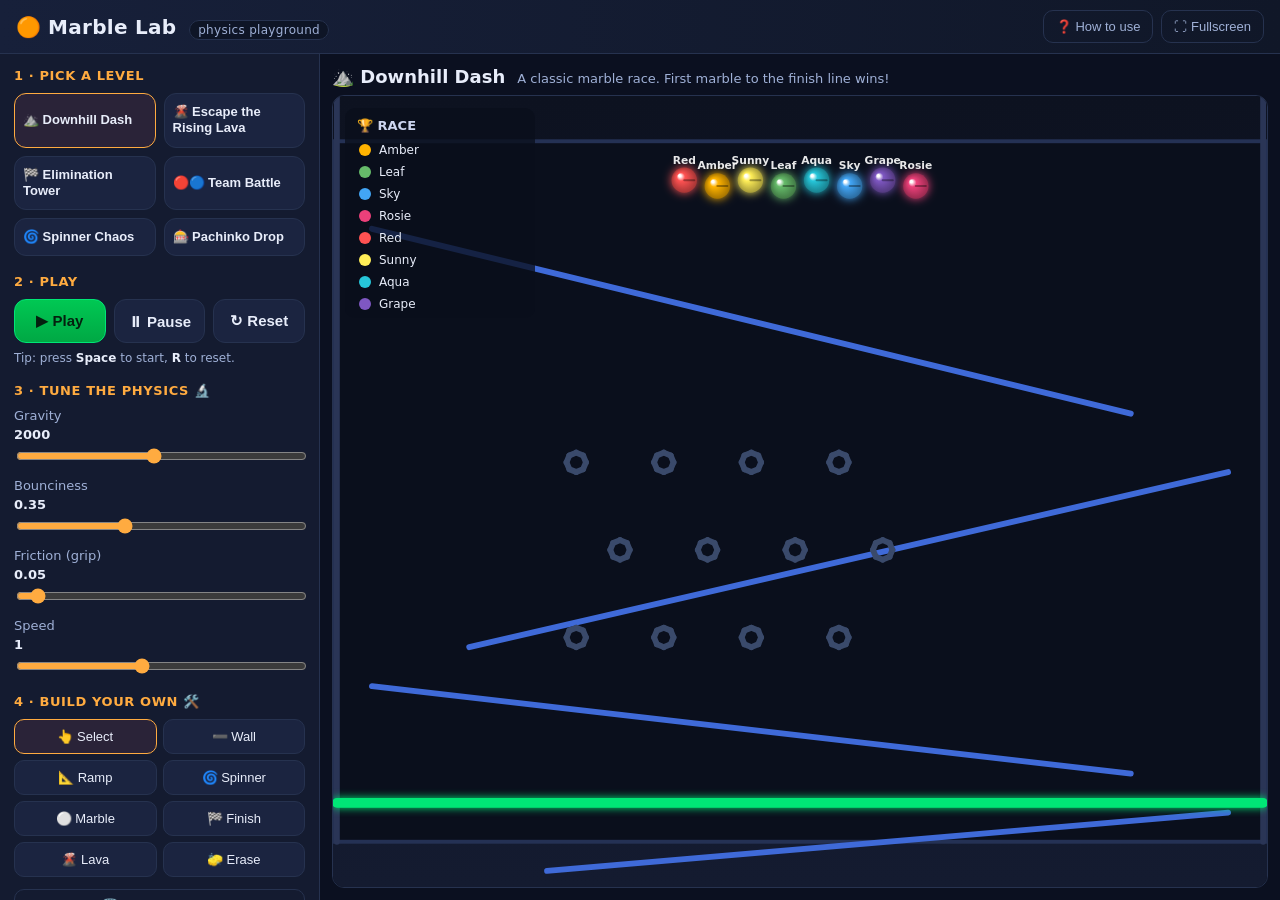
==== marble-lab.html @ 81f18d27 "Add single-file build (marble-lab.html) A fully self-contained version with all CSS and JS inlined i" ====
<!doctype html>
<html lang="en">
<head>
  <meta charset="utf-8" />
  <meta name="viewport" content="width=device-width, initial-scale=1, maximum-scale=1, user-scalable=no" />
  <!-- lets it run like a full-screen app when "Added to Home Screen" on iPad -->
  <meta name="apple-mobile-web-app-capable" content="yes" />
  <meta name="mobile-web-app-capable" content="yes" />
  <meta name="apple-mobile-web-app-status-bar-style" content="black-translucent" />
  <meta name="apple-mobile-web-app-title" content="Marble Lab" />
  <meta name="theme-color" content="#0b1020" />
  <title>Marble Lab — a MIKAN-style physics simulator</title>
  <style>
/* Marble Lab — kid-friendly, high-contrast, works in light & dark rooms. */
:root {
  --bg: #0b1020;
  --panel: #141b30;
  --panel2: #1b2440;
  --ink: #e8edfa;
  --muted: #9fb0d6;
  --accent: #ffab40;
  --accent2: #42a5f5;
  --good: #00e676;
  --line: #26324f;
  --radius: 12px;
}
* { box-sizing: border-box; }
html, body { margin: 0; height: 100%; }
body {
  background: var(--bg);
  color: var(--ink);
  font-family: system-ui, -apple-system, "Segoe UI", Roboto, sans-serif;
  display: flex; flex-direction: column; height: 100vh; overflow: hidden;
}

/* Top bar */
.topbar {
  display: flex; align-items: center; justify-content: space-between;
  padding: 10px 16px; background: linear-gradient(90deg, #17203a, #101728);
  border-bottom: 1px solid var(--line);
}
.brand { font-size: 20px; letter-spacing: .3px; }
.brand .tag {
  font-size: 12px; color: var(--muted); background: #0e1526;
  padding: 2px 8px; border-radius: 999px; margin-left: 6px; border: 1px solid var(--line);
}
.top-actions { display: flex; gap: 8px; }

/* Layout */
.layout { flex: 1; display: flex; min-height: 0; }
.panel {
  width: 320px; flex-shrink: 0; background: var(--panel);
  border-right: 1px solid var(--line); overflow-y: auto; padding: 14px;
}
.group { margin-bottom: 18px; }
.group h3 {
  margin: 0 0 10px; font-size: 13px; text-transform: uppercase;
  letter-spacing: .6px; color: var(--accent);
}

/* Levels */
.levels { display: grid; grid-template-columns: 1fr 1fr; gap: 8px; }
.level-btn {
  background: var(--panel2); border: 1px solid var(--line); color: var(--ink);
  border-radius: var(--radius); padding: 10px 8px; cursor: pointer; text-align: left;
  font-size: 13px; line-height: 1.25; transition: transform .08s, border-color .1s;
}
.level-btn:hover { transform: translateY(-2px); border-color: var(--accent2); }
.level-btn.active { border-color: var(--accent); background: #2a2338; }
.lv-title { font-weight: 600; }

/* Transport buttons */
.transport { display: flex; gap: 8px; }
.big {
  flex: 1; padding: 12px 6px; font-size: 15px; font-weight: 700; cursor: pointer;
  border-radius: var(--radius); border: 1px solid var(--line);
  background: var(--panel2); color: var(--ink); transition: transform .06s, background .1s;
}
.big:hover { transform: translateY(-1px); }
.big:active { transform: translateY(1px); }
.big.play { background: linear-gradient(180deg, #00c853, #00a844); border-color: #00e676; color: #04210f; }
.big.on { background: var(--accent); color: #241800; border-color: var(--accent); }

/* Sliders */
.slider { display: flex; flex-direction: column; gap: 4px; font-size: 13px; color: var(--muted); margin-bottom: 12px; }
.slider span { color: var(--ink); font-weight: 700; float: right; }
input[type=range] { width: 100%; accent-color: var(--accent); }

/* Tools */
.tools { display: grid; grid-template-columns: 1fr 1fr; gap: 6px; margin-bottom: 8px; }
.tool, .toggle {
  background: var(--panel2); border: 1px solid var(--line); color: var(--ink);
  border-radius: 10px; padding: 9px 6px; cursor: pointer; font-size: 13px; transition: border-color .1s, background .1s;
}
.tool:hover, .toggle:hover { border-color: var(--accent2); }
.tool.active { border-color: var(--accent); background: #2a2338; }
.toggles { display: grid; grid-template-columns: 1fr 1fr; gap: 6px; }
.toggle.on { border-color: var(--good); background: #10321f; color: #b9f6ca; }

.ghost {
  background: transparent; border: 1px solid var(--line); color: var(--muted);
  border-radius: 10px; padding: 8px 12px; cursor: pointer; font-size: 13px;
}
.ghost:hover { color: var(--ink); border-color: var(--accent2); }
.ghost.wide { width: 100%; margin-top: 4px; }
.hint { font-size: 12px; color: var(--muted); margin: 8px 0 0; }
.hint b { color: var(--ink); }

/* Stage */
.stage-area { flex: 1; display: flex; flex-direction: column; min-width: 0; padding: 12px; }
.stage-head { display: flex; align-items: baseline; gap: 12px; margin-bottom: 8px; }
.stage-head .lv { font-size: 18px; font-weight: 700; }
.stage-head .lv-blurb { font-size: 13px; color: var(--muted); }
.stage-wrap {
  flex: 1; background: #060a14; border: 1px solid var(--line);
  border-radius: var(--radius); overflow: hidden; position: relative; min-height: 0;
}
#stage { display: block; width: 100%; height: 100%; touch-action: none; }
.stage-wrap:fullscreen { border-radius: 0; }

/* Modal */
.modal {
  position: fixed; inset: 0; background: rgba(4,8,18,.75); display: none;
  align-items: center; justify-content: center; z-index: 50; padding: 20px;
}
.modal.show { display: flex; }
.modal-box {
  background: var(--panel); border: 1px solid var(--line); border-radius: 16px;
  max-width: 640px; max-height: 88vh; overflow-y: auto; padding: 26px 30px; position: relative;
}
.modal-box h2 { margin-top: 0; }
.modal-box h3 { color: var(--accent); margin-bottom: 6px; }
.modal-box p, .modal-box li { color: var(--muted); line-height: 1.5; }
.modal-box b { color: var(--ink); }
.modal-close {
  position: absolute; top: 12px; right: 14px; background: transparent; border: none;
  color: var(--muted); font-size: 20px; cursor: pointer;
}
.modal-box .big.play { margin-top: 14px; width: 100%; }

/* Scrollbar */
.panel::-webkit-scrollbar, .modal-box::-webkit-scrollbar { width: 10px; }
.panel::-webkit-scrollbar-thumb, .modal-box::-webkit-scrollbar-thumb { background: #24304e; border-radius: 8px; }

/* Tablets & phones (incl. iPad portrait): stack the panel on top of the stage */
@media (max-width: 900px) {
  .layout { flex-direction: column; }
  .panel { width: 100%; max-height: 42vh; border-right: none; border-bottom: 1px solid var(--line); }
  .stage-area { min-height: 52vh; }
  /* bigger tap targets for little fingers */
  .big, .tool, .toggle, .level-btn, .ghost { padding-top: 12px; padding-bottom: 12px; }
}

</style>
</head>
<body>
  <header class="topbar">
    <div class="brand">🟠 <b>Marble Lab</b> <span class="tag">physics playground</span></div>
    <div class="top-actions">
      <button id="helpBtn" class="ghost">❓ How to use</button>
      <button id="fs" class="ghost">⛶ Fullscreen</button>
    </div>
  </header>

  <main class="layout">
    <!-- LEFT: controls -->
    <aside class="panel">
      <section class="group">
        <h3>1 · Pick a level</h3>
        <div id="levels" class="levels"></div>
      </section>

      <section class="group">
        <h3>2 · Play</h3>
        <div class="transport">
          <button id="play" class="big play">▶ Play</button>
          <button id="pause" class="big">⏸ Pause</button>
          <button id="reset" class="big">↻ Reset</button>
        </div>
        <p class="hint">Tip: press <b>Space</b> to start, <b>R</b> to reset.</p>
      </section>

      <section class="group">
        <h3>3 · Tune the physics 🔬</h3>
        <label class="slider">Gravity <span id="gravityVal"></span>
          <input id="gravity" type="range" min="200" max="4000" step="50" value="2000" />
        </label>
        <label class="slider">Bounciness <span id="bounceVal"></span>
          <input id="bounce" type="range" min="0" max="0.95" step="0.05" value="0.4" />
        </label>
        <label class="slider">Friction (grip) <span id="frictionVal"></span>
          <input id="friction" type="range" min="0" max="1" step="0.05" value="0.2" />
        </label>
        <label class="slider">Speed <span id="speedVal"></span>
          <input id="speed" type="range" min="0.25" max="2" step="0.05" value="1" />
        </label>
        <label class="slider" id="lavaRow">Lava speed <span id="lavaVal"></span>
          <input id="lava" type="range" min="5" max="80" step="1" value="22" />
        </label>
      </section>

      <section class="group">
        <h3>4 · Build your own 🛠️</h3>
        <div class="tools">
          <button id="tool-none" class="tool active" title="Just play, no building">👆 Select</button>
          <button id="tool-wall" class="tool" title="Drag to draw a wall">➖ Wall</button>
          <button id="tool-ramp" class="tool" title="Drag to draw a ramp">📐 Ramp</button>
          <button id="tool-spinner" class="tool" title="Drag to make a spinning bar">🌀 Spinner</button>
          <button id="tool-marble" class="tool" title="Click to drop a marble">⚪ Marble</button>
          <button id="tool-finish" class="tool" title="Drag to draw the finish line">🏁 Finish</button>
          <button id="tool-lava" class="tool" title="Turn rising lava on/off">🌋 Lava</button>
          <button id="tool-erase" class="tool" title="Click to erase">🧽 Erase</button>
        </div>
        <button id="clearAll" class="ghost wide">🗑️ Clear everything</button>
        <p class="hint">Drag on the play area to draw. Your build survives Reset ↻.</p>
      </section>

      <section class="group">
        <h3>5 · Look & feel 🎬</h3>
        <div class="toggles">
          <button id="tTrails" class="toggle on">✨ Trails</button>
          <button id="tNames" class="toggle on">🏷️ Names</button>
          <button id="tBoard" class="toggle on">🏆 Leaderboard</button>
          <button id="tMute" class="toggle">🔇 Mute</button>
        </div>
      </section>
    </aside>

    <!-- RIGHT: stage -->
    <section class="stage-area">
      <div class="stage-head">
        <span id="levelTitle" class="lv">Marble Lab</span>
        <span id="blurb" class="lv-blurb"></span>
      </div>
      <div id="stageWrap" class="stage-wrap">
        <canvas id="stage"></canvas>
      </div>
    </section>
  </main>

  <!-- HELP -->
  <div id="help" class="modal">
    <div class="modal-box">
      <button id="helpClose" class="modal-close">✖</button>
      <h2>🟠 Welcome to Marble Lab!</h2>
      <p>This is a physics playground inspired by the YouTuber <b>MIKAN</b>, who makes
      marble-race and survival videos. Marbles can't drive themselves — they only move
      because of <b>gravity</b>, <b>bouncing</b>, and <b>friction</b>, just like real life.</p>

      <h3>Quick start</h3>
      <ol>
        <li><b>Pick a level</b> on the left.</li>
        <li>Press <b>▶ Play</b> (or the Space bar). Watch the 3-2-1 countdown, then GO!</li>
        <li>Press <b>↻ Reset</b> to run it again — physics is a little different every time.</li>
      </ol>

      <h3>The three game modes</h3>
      <ul>
        <li>🏁 <b>Race</b> — first marble across the green finish line wins.</li>
        <li>🌋 <b>Survival</b> — lava rises from the bottom; the last marble alive wins.</li>
        <li>🏆 <b>Elimination</b> — every few seconds the marble in last place is out.</li>
      </ul>

      <h3>Be a scientist 🔬</h3>
      <p>Use the sliders to run experiments. Make a prediction first!
      <i>“If I turn gravity down, will the marbles bounce higher or lower? Will the race take longer?”</i>
      Then test it. Try bounciness at 0 vs 0.9, or friction at 0 (ice!) vs 1 (sticky).</p>

      <h3>Build your own 🛠️</h3>
      <p>Pick a build tool, then <b>drag</b> on the play area to draw walls, ramps,
      spinners and the finish line, or <b>click</b> to drop marbles or toggle lava.
      Use <b>Erase</b> to remove one thing, or <b>Clear everything</b> to start blank.</p>

      <h3>Make a video like MIKAN 🎥</h3>
      <ol>
        <li>Press <b>⛶ Fullscreen</b> for a clean, big picture.</li>
        <li>Turn on <b>Trails</b> and <b>Leaderboard</b> for that satisfying look.</li>
        <li>Screen-record your computer:
          <b>Windows</b> = Win+G (Game Bar), <b>Mac</b> = Shift+Cmd+5.</li>
        <li>Press Play, let the marbles race, and stop recording at the winner banner!</li>
      </ol>
      <button id="helpClose2" class="big play" onclick="document.getElementById('help').classList.remove('show')">Let's go! 🚀</button>
    </div>
  </div>

  <script>
/* ===== js/physics.js ===== */
/* ============================================================================
 * physics.js  —  A tiny, self-contained 2D physics engine for marble worlds.
 *
 * This is the "Algodoo" part of the app: gravity, bouncing, rolling, friction
 * and collisions. It has NO external dependencies so the whole simulator runs
 * from a single folder with no internet.
 *
 * The two things that exist in the world:
 *   • Marbles  — round balls that MOVE (dynamic circles).
 *   • Walls    — straight line segments that DON'T move (static/kinematic).
 *
 * Everything MIKAN builds (ramps, funnels, boxes, spinners, crushers, lava
 * floors) is made out of these two ingredients. Keeping it that simple is what
 * makes the engine small enough for a curious kid to read.
 * ==========================================================================*/

(function (global) {
  'use strict';

  /* ----------------------------- 2D Vectors ------------------------------ */
  const V = {
    add: (a, b) => ({ x: a.x + b.x, y: a.y + b.y }),
    sub: (a, b) => ({ x: a.x - b.x, y: a.y - b.y }),
    mul: (a, s) => ({ x: a.x * s, y: a.y * s }),
    dot: (a, b) => a.x * b.x + a.y * b.y,
    len: (a) => Math.hypot(a.x, a.y),
    norm: (a) => {
      const l = Math.hypot(a.x, a.y) || 1;
      return { x: a.x / l, y: a.y / l };
    },
    // perpendicular (rotate 90°)
    perp: (a) => ({ x: -a.y, y: a.x }),
    dist: (a, b) => Math.hypot(a.x - b.x, a.y - b.y),
  };

  /* ------------------------------ Marble --------------------------------- */
  // A dynamic circle. This is the only thing that moves under gravity.
  class Marble {
    constructor(opts) {
      this.type = 'marble';
      this.pos = { x: opts.x, y: opts.y };
      this.vel = { x: opts.vx || 0, y: opts.vy || 0 };
      this.r = opts.r || 12;
      this.mass = Math.PI * this.r * this.r * 0.001; // area-based mass
      this.invMass = 1 / this.mass;
      this.restitution = opts.restitution != null ? opts.restitution : 0.35; // bounciness
      this.friction = opts.friction != null ? opts.friction : 0.25;
      this.angle = 0;      // visual spin
      this.angVel = 0;     // visual spin speed

      // Identity / gameplay
      this.color = opts.color || '#ff5252';
      this.name = opts.name || 'Marble';
      this.team = opts.team || null;
      this.alive = true;
      this.finished = false;
      this.rank = 0;       // finishing place (race) or elimination order
      this.score = 0;
      this.trail = [];     // recent positions for the glowing tracer
    }
  }

  /* ------------------------------- Wall ---------------------------------- */
  // A line segment from a→b. Static by default. If it has a pivot + spin it
  // becomes KINEMATIC (rotates forever, pushing marbles — spinners/paddles).
  // If it has moveAxis it slides back and forth (crushers / moving platforms).
  class Wall {
    constructor(opts) {
      this.type = 'wall';
      this.a = { x: opts.ax, y: opts.ay };
      this.b = { x: opts.bx, y: opts.by };
      this.thickness = opts.thickness || 6;
      this.restitution = opts.restitution != null ? opts.restitution : 0.3;
      this.friction = opts.friction != null ? opts.friction : 0.3;
      this.color = opts.color || '#3a4a6b';
      this.deadly = !!opts.deadly;   // touching it eliminates the marble
      this.tag = opts.tag || null;   // e.g. 'finish' for the finish line

      // Kinematic motion (optional)
      this.pivot = opts.pivot || null;        // {x,y} to rotate around
      this.spin = opts.spin || 0;             // radians / second
      this.moveAxis = opts.moveAxis || null;  // {x,y} unit direction to slide along
      this.moveDist = opts.moveDist || 0;     // half travel distance
      this.moveSpeed = opts.moveSpeed || 0;   // cycles-ish speed
      this._phase = 0;

      // remember the "home" endpoints so kinematic motion is reproducible
      this._a0 = { x: this.a.x, y: this.a.y };
      this._b0 = { x: this.b.x, y: this.b.y };
    }

    get moving() {
      return (this.pivot && this.spin) || (this.moveAxis && this.moveSpeed);
    }

    // Advance a kinematic wall and return the velocity of a point p on it.
    step(dt) {
      if (this.pivot && this.spin) {
        const rot = this.spin * dt;
        this.a = rotateAround(this.a, this.pivot, rot);
        this.b = rotateAround(this.b, this.pivot, rot);
      }
      if (this.moveAxis && this.moveSpeed) {
        this._phase += this.moveSpeed * dt;
        const off = Math.sin(this._phase) * this.moveDist;
        this.a = { x: this._a0.x + this.moveAxis.x * off, y: this._a0.y + this.moveAxis.y * off };
        this.b = { x: this._b0.x + this.moveAxis.x * off, y: this._b0.y + this.moveAxis.y * off };
      }
    }

    // Velocity of the material point at world position p (for momentum transfer).
    velocityAt(p) {
      let v = { x: 0, y: 0 };
      if (this.pivot && this.spin) {
        const r = V.sub(p, this.pivot);
        v = V.add(v, { x: -this.spin * r.y, y: this.spin * r.x });
      }
      if (this.moveAxis && this.moveSpeed) {
        const dphase = this.moveSpeed;
        const dOff = Math.cos(this._phase) * this.moveDist * dphase;
        v = V.add(v, { x: this.moveAxis.x * dOff, y: this.moveAxis.y * dOff });
      }
      return v;
    }
  }

  function rotateAround(p, c, ang) {
    const s = Math.sin(ang), co = Math.cos(ang);
    const dx = p.x - c.x, dy = p.y - c.y;
    return { x: c.x + dx * co - dy * s, y: c.y + dx * s + dy * co };
  }

  // Closest point on segment a-b to point p.
  function closestOnSegment(p, a, b) {
    const ab = V.sub(b, a);
    const t = Math.max(0, Math.min(1, V.dot(V.sub(p, a), ab) / (V.dot(ab, ab) || 1)));
    return { x: a.x + ab.x * t, y: a.y + ab.y * t };
  }

  /* ------------------------------- World --------------------------------- */
  class World {
    constructor() {
      this.marbles = [];
      this.walls = [];
      this.gravity = { x: 0, y: 2000 }; // pixels / second^2
      this.bounds = { x: 0, y: 0, w: 960, h: 720 };
      this.timeScale = 1;
      this.onEliminate = null; // callback(marble, cause)
      this.onFinish = null;    // callback(marble)
      this.deadlyBelow = null; // y value: any marble whose bottom passes it dies (lava)
    }

    add(obj) {
      if (obj.type === 'marble') this.marbles.push(obj);
      else this.walls.push(obj);
      return obj;
    }

    clearWalls() { this.walls = []; }
    clearMarbles() { this.marbles = []; }

    // Fixed-timestep stepping keeps the simulation stable and identical across
    // fast and slow computers (important when recording videos).
    step(dt) {
      const scaled = dt * this.timeScale;
      const h = 1 / 240;                 // physics sub-step
      let remaining = scaled;
      let guard = 0;
      while (remaining > 1e-6 && guard < 40) {
        const step = Math.min(h, remaining);
        this.substep(step);
        remaining -= step;
        guard++;
      }
    }

    substep(h) {
      // 1. Move kinematic walls (spinners, crushers).
      for (const w of this.walls) if (w.moving) w.step(h);

      // 2. Integrate marbles (gravity + velocity).
      for (const m of this.marbles) {
        if (!m.alive || m.finished) continue;
        m.vel.x += this.gravity.x * h;
        m.vel.y += this.gravity.y * h;
        m.pos.x += m.vel.x * h;
        m.pos.y += m.vel.y * h;
        m.angle += m.angVel * h;
      }

      // 3. Resolve collisions (a few iterations = stable stacking/rolling).
      for (let iter = 0; iter < 4; iter++) {
        this.collideMarblesWithWalls();
        this.collideMarblesWithMarbles();
      }

      // 4. Hazards & world limits.
      this.applyHazards();
    }

    collideMarblesWithWalls() {
      for (const m of this.marbles) {
        if (!m.alive || m.finished) continue;
        for (const w of this.walls) {
          const cp = closestOnSegment(m.pos, w.a, w.b);
          const d = V.sub(m.pos, cp);
          let dist = V.len(d);
          const minDist = m.r + w.thickness * 0.5;
          if (dist < minDist) {
            // Deadly / tagged walls fire gameplay events instead of bouncing.
            if (w.deadly) { this.eliminate(m, 'hazard'); break; }
            if (w.tag === 'finish') { this.finish(m); break; }

            const n = dist > 1e-6 ? V.mul(d, 1 / dist) : { x: 0, y: -1 };
            const pen = minDist - dist;
            // Positional correction (push marble out of the wall).
            m.pos.x += n.x * pen;
            m.pos.y += n.y * pen;

            // Impulse resolution with restitution + friction.
            const surfV = w.moving ? w.velocityAt(cp) : { x: 0, y: 0 };
            const rv = V.sub(m.vel, surfV);
            const vn = V.dot(rv, n);
            if (vn < 0) {
              const e = Math.min(m.restitution, w.restitution);
              const jn = -(1 + e) * vn;
              m.vel.x += n.x * jn;
              m.vel.y += n.y * jn;

              // Friction along the tangent.
              const t = V.perp(n);
              const vt = V.dot(rv, t);
              const mu = (m.friction + w.friction) * 0.5;
              let jt = -vt;
              const maxJt = mu * Math.abs(jn);
              jt = Math.max(-maxJt, Math.min(maxJt, jt));
              m.vel.x += t.x * jt;
              m.vel.y += t.y * jt;

              // Visual rolling: spin follows tangential speed.
              m.angVel = -vt / m.r;
            }
          }
        }
      }
    }

    collideMarblesWithMarbles() {
      const arr = this.marbles;
      for (let i = 0; i < arr.length; i++) {
        const a = arr[i];
        if (!a.alive || a.finished) continue;
        for (let j = i + 1; j < arr.length; j++) {
          const b = arr[j];
          if (!b.alive || b.finished) continue;
          const d = V.sub(b.pos, a.pos);
          const dist = V.len(d);
          const minDist = a.r + b.r;
          if (dist < minDist && dist > 1e-6) {
            const n = V.mul(d, 1 / dist);
            const pen = minDist - dist;
            const totalInv = a.invMass + b.invMass;
            // Push apart proportional to inverse mass.
            a.pos.x -= n.x * pen * (a.invMass / totalInv);
            a.pos.y -= n.y * pen * (a.invMass / totalInv);
            b.pos.x += n.x * pen * (b.invMass / totalInv);
            b.pos.y += n.y * pen * (b.invMass / totalInv);

            const rv = V.sub(b.vel, a.vel);
            const vn = V.dot(rv, n);
            if (vn < 0) {
              const e = Math.min(a.restitution, b.restitution);
              const jn = -(1 + e) * vn / totalInv;
              a.vel.x -= n.x * jn * a.invMass;
              a.vel.y -= n.y * jn * a.invMass;
              b.vel.x += n.x * jn * b.invMass;
              b.vel.y += n.y * jn * b.invMass;
            }
          }
        }
      }
    }

    applyHazards() {
      for (const m of this.marbles) {
        if (!m.alive || m.finished) continue;
        // Rising lava (deadlyBelow is a y-line; higher on screen = smaller y).
        if (this.deadlyBelow != null && m.pos.y + m.r >= this.deadlyBelow) {
          this.eliminate(m, 'lava');
          continue;
        }
        // Fell out of the world.
        if (m.pos.y - m.r > this.bounds.y + this.bounds.h + 200) {
          this.eliminate(m, 'fell');
        }
      }
    }

    eliminate(m, cause) {
      if (!m.alive) return;
      m.alive = false;
      m.deathCause = cause;
      if (this.onEliminate) this.onEliminate(m, cause);
    }

    finish(m) {
      if (m.finished || !m.alive) return;
      m.finished = true;
      if (this.onFinish) this.onFinish(m);
    }

    aliveMarbles() { return this.marbles.filter((m) => m.alive && !m.finished); }
  }

  /* ------------------------------ Exports -------------------------------- */
  global.MZ = global.MZ || {};
  global.MZ.V = V;
  global.MZ.Marble = Marble;
  global.MZ.Wall = Wall;
  global.MZ.World = World;
  global.MZ.util = { closestOnSegment, rotateAround };
})(window);


/* ===== js/content.js ===== */
/* ============================================================================
 * content.js  —  The fun stuff: marble colors/names, easy "building blocks"
 * for making tracks, and the ready-made LEVELS (presets).
 *
 * A LEVEL is just a small recipe. It says:
 *   • which game mode to play (race / survival / elimination)
 *   • how gravity/bounce feel
 *   • what walls & hazards to build
 *   • where the marbles start
 *
 * Kids can copy any recipe below and change the numbers to invent new levels.
 * ==========================================================================*/

(function (global) {
  'use strict';
  const MZ = global.MZ;
  const { Marble, Wall } = MZ;

  // A cheerful, high-contrast palette (great on camera, col-blind friendly-ish).
  const COLORS = [
    '#ff5252', '#ffb300', '#ffee58', '#66bb6a', '#26c6da',
    '#42a5f5', '#7e57c2', '#ec407a', '#8d6e63', '#ff7043',
    '#9ccc65', '#26a69a', '#5c6bc0', '#ab47bc', '#d4e157',
    '#29b6f6',
  ];
  const NAMES = [
    'Red', 'Amber', 'Sunny', 'Leaf', 'Aqua', 'Sky', 'Grape', 'Rosie',
    'Cocoa', 'Ember', 'Lime', 'Teal', 'Indigo', 'Plum', 'Zest', 'Cyan',
  ];

  /* ---------------------- Building blocks (helpers) ---------------------- */
  // Everything is made from line-segment walls, so a builder makes life easy.
  const Build = {
    // a single straight wall
    line(scene, ax, ay, bx, by, opts = {}) {
      scene.walls.push(new Wall({ ax, ay, bx, by, ...opts }));
    },
    // a rectangle made of 4 walls (a box or a solid platform)
    box(scene, x, y, w, h, opts = {}) {
      Build.line(scene, x, y, x + w, y, opts);
      Build.line(scene, x + w, y, x + w, y + h, opts);
      Build.line(scene, x + w, y + h, x, y + h, opts);
      Build.line(scene, x, y + h, x, y, opts);
    },
    // outer arena walls (left, right, floor) so marbles stay on screen
    arena(scene, w, h, opts = {}) {
      Build.line(scene, 4, -400, 4, h, opts);          // left
      Build.line(scene, w - 4, -400, w - 4, h, opts);  // right
    },
    // a row of alternating diagonal ramps (a zig-zag "plinko"-ish descent)
    zigzag(scene, x, y, w, rows, gap, opts = {}) {
      for (let i = 0; i < rows; i++) {
        const yy = y + i * gap;
        if (i % 2 === 0) Build.line(scene, x, yy, x + w * 0.8, yy + gap * 0.55, opts);
        else Build.line(scene, x + w, yy, x + w * 0.2, yy + gap * 0.55, opts);
      }
    },
    // a funnel that gathers marbles toward the middle
    funnel(scene, x, y, w, drop, mouth, opts = {}) {
      Build.line(scene, x, y, x + (w - mouth) / 2, y + drop, opts);
      Build.line(scene, x + w, y, x + (w + mouth) / 2, y + drop, opts);
    },
    // scatter round pegs (static) — bouncy obstacles like a pachinko board
    pegs(scene, x, y, w, cols, rows, gap, opts = {}) {
      for (let r = 0; r < rows; r++) {
        for (let c = 0; c < cols; c++) {
          const off = r % 2 ? gap / 2 : 0;
          const px = x + off + c * gap;
          const py = y + r * gap;
          // a "peg" is a tiny 8-sided ring of short walls approximating a circle
          Build.dot(scene, px, py, 10, opts);
        }
      }
    },
    // a small circular bumper approximated by a polygon of short walls
    dot(scene, cx, cy, r, opts = {}) {
      const sides = 8;
      for (let i = 0; i < sides; i++) {
        const a1 = (i / sides) * Math.PI * 2;
        const a2 = ((i + 1) / sides) * Math.PI * 2;
        Build.line(scene,
          cx + Math.cos(a1) * r, cy + Math.sin(a1) * r,
          cx + Math.cos(a2) * r, cy + Math.sin(a2) * r,
          { restitution: 0.7, ...opts });
      }
    },
  };

  // Spawn N marbles in a tidy row near the top.
  function spawnMarbles(scene, n, x, y, spread, opts = {}) {
    for (let i = 0; i < n; i++) {
      const col = COLORS[i % COLORS.length];
      scene.marbles.push(new Marble({
        x: x + (i - (n - 1) / 2) * spread,
        y: y + (i % 2) * 6,
        r: opts.r || 13,
        color: col,
        name: NAMES[i % NAMES.length] + (i >= NAMES.length ? ' ' + (i + 1) : ''),
        team: opts.teams ? (i % opts.teams) : null,
        restitution: opts.restitution != null ? opts.restitution : 0.35,
        // Low friction on purpose: our engine fakes rolling, so a bit of
        // "slipperiness" makes marbles accelerate down ramps like real ones.
        friction: opts.friction != null ? opts.friction : 0.05,
      }));
    }
  }

  /* ------------------------------ LEVELS --------------------------------- */
  // Each level returns a fresh scene object every time it is loaded, so
  // resetting always rebuilds cleanly.
  const W = 960, H = 720;

  const PRESETS = [
    {
      id: 'downhill',
      title: '⛰️ Downhill Dash',
      mode: 'race',
      blurb: 'A classic marble race. First marble to the finish line wins!',
      build() {
        const s = { walls: [], marbles: [], gravity: { x: 0, y: 2000 } };
        Build.arena(s, W, H, { color: '#2a3556' });
        // a slalom of ramps (steeper + low friction so marbles really zoom)
        let y = 90;
        const ramps = [
          [40, y, 820, y + 190], [W - 40, y + 250, 140, y + 430],
          [40, y + 470, 820, y + 560], [W - 40, y + 600, 220, y + 660],
        ];
        for (const r of ramps) Build.line(s, r[0], r[1], r[2], r[3], { color: '#3f6ad8', restitution: 0.15, friction: 0.03 });
        Build.pegs(s, 250, 330, 5, 4, 3, 90);
        // finish line at the bottom
        Build.line(s, 4, H - 40, W - 4, H - 40, { tag: 'finish', color: '#00e676', thickness: 10 });
        spawnMarbles(s, 8, W / 2, 40, 34);
        return s;
      },
    },
    {
      id: 'lava',
      title: '🌋 Escape the Rising Lava',
      mode: 'survival',
      blurb: 'Lava rises from the bottom. Bounce, dodge, and survive the longest!',
      lava: { start: H - 20, rise: 26 }, // pixels per second upward
      build() {
        const s = { walls: [], marbles: [], gravity: { x: 0, y: 1600 } };
        Build.arena(s, W, H, { color: '#5a2a2a' });
        // staggered rescue ledges to climb the chaos on
        const ledges = [
          [80, 560, 360, 560], [600, 500, 880, 500],
          [140, 420, 420, 420], [560, 360, 860, 360],
          [80, 260, 380, 260], [600, 220, 900, 220],
        ];
        for (const l of ledges) Build.line(s, l[0], l[1], l[2], l[3], { color: '#a5673f', restitution: 0.4, friction: 0.1 });
        // a slow spinner to stir things up
        s.walls.push(new MZ.Wall({ ax: 380, ay: 640, bx: 580, by: 640, pivot: { x: 480, y: 640 }, spin: 1.4, color: '#ffca28' }));
        spawnMarbles(s, 10, W / 2, 60, 40, { restitution: 0.5 });
        return s;
      },
    },
    {
      id: 'elim',
      title: '🏁 Elimination Tower',
      mode: 'elimination',
      blurb: 'Every few seconds the marble in last place is out. Who survives to the end?',
      elimination: { interval: 3.0, progress: 'down' },
      build() {
        const s = { walls: [], marbles: [], gravity: { x: 0, y: 1800 } };
        Build.arena(s, W, H, { color: '#26324f' });
        // a tall descending maze of funnels
        for (let i = 0; i < 4; i++) {
          const y = 120 + i * 150;
          Build.funnel(s, 120, y, 720, 90, 120, { color: '#4a5ea8', restitution: 0.3, friction: 0.04 });
        }
        Build.zigzag(s, 120, 150, 720, 6, 90, { color: '#5c76c9', friction: 0.04 });
        spawnMarbles(s, 12, W / 2, 50, 30);
        return s;
      },
    },
    {
      id: 'teams',
      title: '🔴🔵 Team Battle',
      mode: 'survival',
      blurb: 'Two teams, rising lava, last team standing wins. Cheer for your color!',
      lava: { start: H - 20, rise: 22 },
      teams: 2,
      build() {
        const s = { walls: [], marbles: [], gravity: { x: 0, y: 1600 } };
        Build.arena(s, W, H, { color: '#2f2a4a' });
        Build.pegs(s, 160, 200, 7, 5, 4, 110);
        const ledges = [[60, 520, 300, 520], [660, 520, 900, 520], [340, 360, 620, 360]];
        for (const l of ledges) Build.line(s, l[0], l[1], l[2], l[3], { color: '#7a6bbf', restitution: 0.45 });
        // teams: alternate colors are forced to two team colors in the renderer
        spawnMarbles(s, 10, W / 2, 60, 44, { teams: 2, restitution: 0.5 });
        // recolor by team so it reads clearly on camera
        s.marbles.forEach((m) => { m.color = m.team === 0 ? '#ff5252' : '#42a5f5'; });
        return s;
      },
    },
    {
      id: 'spinners',
      title: '🌀 Spinner Chaos',
      mode: 'survival',
      blurb: 'Deadly spinning blades! Do not get flung into the walls of doom.',
      lava: { start: H - 20, rise: 14 },
      build() {
        const s = { walls: [], marbles: [], gravity: { x: 0, y: 1500 } };
        Build.arena(s, W, H, { color: '#3a2f2f' });
        const spinners = [
          [240, 250, 1.8], [720, 300, -2.1], [480, 470, 2.4], [300, 560, -1.6],
        ];
        for (const sp of spinners) {
          s.walls.push(new MZ.Wall({
            ax: sp[0] - 90, ay: sp[1], bx: sp[0] + 90, by: sp[1],
            pivot: { x: sp[0], y: sp[1] }, spin: sp[2], color: '#ff7043',
          }));
        }
        Build.line(s, 60, 150, 380, 150, { color: '#8d5a3a' });
        Build.line(s, 580, 180, 900, 180, { color: '#8d5a3a' });
        spawnMarbles(s, 9, W / 2, 60, 40, { restitution: 0.4 });
        return s;
      },
    },
    {
      id: 'pachinko',
      title: '🎰 Pachinko Drop',
      mode: 'race',
      blurb: 'Rain down through a field of bouncy pegs. Pure lucky chaos!',
      build() {
        const s = { walls: [], marbles: [], gravity: { x: 0, y: 1700 } };
        Build.arena(s, W, H, { color: '#243b2f' });
        Build.pegs(s, 120, 120, 8, 8, 70);
        Build.pegs(s, 155, 155, 7, 7, 70);
        // catch bins with a finish line
        for (let x = 120; x < W - 80; x += 110) Build.line(s, x, H - 200, x, H - 40, { color: '#3a7d5a' });
        Build.line(s, 4, H - 30, W - 4, H - 30, { tag: 'finish', color: '#00e676', thickness: 10 });
        spawnMarbles(s, 10, W / 2, 40, 22);
        return s;
      },
    },
  ];

  MZ.content = { COLORS, NAMES, Build, spawnMarbles, PRESETS, W, H };
})(window);


/* ===== js/game.js ===== */
/* ============================================================================
 * game.js  —  The referee. Loads a level into the physics World and runs the
 * rules for each mode: countdown → play → someone wins.
 *
 * Modes:
 *   race        first marble across the finish line wins (others get ranked).
 *   survival    rising lava / hazards; the last marble alive wins.
 *   elimination every few seconds the marble in last place is removed.
 * ==========================================================================*/

(function (global) {
  'use strict';
  const MZ = global.MZ;

  class Game {
    constructor(world) {
      this.world = world;
      this.level = null;
      this.mode = 'race';
      this.state = 'idle';   // idle | countdown | running | finished
      this.time = 0;         // seconds since GO
      this.countdown = 0;
      this.winner = null;
      this.winnerTeam = null;
      this.results = [];      // finishing / elimination order (worst→best pushed)
      this.eliminatedOrder = [];
      this._elimTimer = 0;
      this.onEvent = null;    // callback(type, payload) for UI/sound/confetti

      world.onEliminate = (m, cause) => this._handleEliminate(m, cause);
      world.onFinish = (m) => this._handleFinish(m);
    }

    load(level, overrides = {}) {
      const scene = level.build();
      const w = this.world;
      w.clearWalls();
      w.clearMarbles();
      scene.walls.forEach((x) => w.add(x));
      scene.marbles.forEach((x) => w.add(x));
      w.gravity = { ...scene.gravity };
      w.deadlyBelow = null;

      // apply user slider overrides
      if (overrides.gravity != null) w.gravity.y = overrides.gravity;
      if (overrides.bounce != null) w.marbles.forEach((m) => (m.restitution = overrides.bounce));
      if (overrides.friction != null) w.marbles.forEach((m) => (m.friction = overrides.friction));

      this.level = level;
      this.mode = level.mode;
      this.lavaCfg = level.lava ? { ...level.lava } : null;
      if (overrides.lavaRise != null && this.lavaCfg) this.lavaCfg.rise = overrides.lavaRise;
      this.elimCfg = level.elimination ? { ...level.elimination } : { interval: 3, progress: 'down' };

      this.state = 'idle';
      this.time = 0;
      this.winner = null;
      this.winnerTeam = null;
      this.results = [];
      this.eliminatedOrder = [];
      this._elimTimer = 0;
      this.lavaLevel = this.lavaCfg ? this.lavaCfg.start : null;
      this._startTotal = w.marbles.length;
    }

    start() {
      if (!this.level) return;
      this.state = 'countdown';
      this.countdown = 3.0;
      this._emit('countdown', 3);
    }

    reset() {
      if (this.level) this.load(this.level, this._overrides || {});
    }

    setOverrides(o) { this._overrides = o; }

    _emit(type, payload) { if (this.onEvent) this.onEvent(type, payload); }

    update(dt) {
      if (this.state === 'countdown') {
        const prev = Math.ceil(this.countdown);
        this.countdown -= dt;
        const now = Math.ceil(this.countdown);
        if (now !== prev && now >= 1) this._emit('countdown', now);
        if (this.countdown <= 0) {
          this.state = 'running';
          this._emit('go');
        }
        return; // marbles held at the gate until GO
      }

      if (this.state !== 'running') return;

      this.time += dt;
      this.world.step(dt);

      if (this.mode === 'survival') this._updateSurvival(dt);
      if (this.mode === 'elimination') this._updateElimination(dt);

      this._checkWin();
    }

    _updateSurvival(dt) {
      if (this.lavaCfg) {
        this.lavaLevel -= this.lavaCfg.rise * dt; // rises = y decreases
        this.world.deadlyBelow = this.lavaLevel;
      }
    }

    _updateElimination(dt) {
      this._elimTimer += dt;
      if (this._elimTimer >= this.elimCfg.interval) {
        this._elimTimer = 0;
        const alive = this.world.aliveMarbles();
        if (alive.length > 1) {
          const loser = this._lastPlace(alive);
          if (loser) {
            this._emit('warn', loser);
            this.world.eliminate(loser, 'eliminated');
          }
        }
      }
    }

    // "Last place" depends on the level's progress direction.
    _lastPlace(alive) {
      const p = this.elimCfg.progress;
      let worst = alive[0];
      for (const m of alive) {
        if (p === 'down' && m.pos.y < worst.pos.y) worst = m;      // highest = least progress
        else if (p === 'right' && m.pos.x < worst.pos.x) worst = m;
        else if (p === 'score' && m.score < worst.score) worst = m;
      }
      return worst;
    }

    _handleEliminate(m, cause) {
      this.eliminatedOrder.push(m);
      m.rank = this._startTotal - this.eliminatedOrder.length + 1; // 1 = best
      this._emit('eliminate', { marble: m, cause });
    }

    _handleFinish(m) {
      if (this.results.includes(m)) return;
      this.results.push(m);
      m.rank = this.results.length; // 1st, 2nd, ...
      this._emit('finish', { marble: m, place: m.rank });
      if (this.mode === 'race' && m.rank === 1) {
        this.winner = m;
        this._emit('firstFinish', m);
      }
    }

    _checkWin() {
      if (this.state !== 'running') return;

      if (this.mode === 'race') {
        // Race ends when everybody has finished or fallen out.
        const active = this.world.marbles.filter((m) => m.alive && !m.finished);
        if (active.length === 0) this._finish(this.winner || this.results[0] || null);
        return;
      }

      // survival + elimination: last marble (or last team) standing.
      const alive = this.world.aliveMarbles();
      if (this.level && this.level.teams) {
        const teams = new Set(alive.map((m) => m.team));
        if (teams.size <= 1) {
          this.winnerTeam = teams.size === 1 ? [...teams][0] : null;
          this._finish(alive[0] || null);
        }
      } else if (alive.length <= 1) {
        const w = alive[0] || null;
        if (w) w.rank = 1;
        this._finish(w);
      }
    }

    _finish(winner) {
      if (this.state === 'finished') return;
      this.state = 'finished';
      this.winner = winner || this.winner;
      this._emit('win', { winner: this.winner, team: this.winnerTeam });
    }

    // A live leaderboard the UI can render.
    leaderboard() {
      const rows = this.world.marbles.map((m) => ({
        name: m.name,
        color: m.color,
        team: m.team,
        alive: m.alive && !m.finished,
        finished: m.finished,
        rank: m.rank,
        // progress metric shown as a bar
        progress: m.finished ? 1 : Math.max(0, Math.min(1, m.pos.y / (MZ.content.H))),
      }));
      // sort: finishers by rank, then alive by progress, then eliminated last
      rows.sort((a, b) => {
        const av = a.finished ? -1000 + a.rank : (a.alive ? -a.progress : 1000 + (a.rank || 999));
        const bv = b.finished ? -1000 + b.rank : (b.alive ? -b.progress : 1000 + (b.rank || 999));
        return av - bv;
      });
      return rows;
    }
  }

  MZ.Game = Game;
})(window);


/* ===== js/render.js ===== */
/* ============================================================================
 * render.js  —  Draws the world on the <canvas> with the "MIKAN" look:
 * glowing marble tracers, neon lava, spinning blades, a live leaderboard,
 * a big countdown, and a winner banner with confetti.
 * ==========================================================================*/

(function (global) {
  'use strict';
  const MZ = global.MZ;
  const W = MZ.content.W, H = MZ.content.H;

  class Renderer {
    constructor(canvas) {
      this.canvas = canvas;
      this.ctx = canvas.getContext('2d');
      this.scale = 1;
      this.ox = 0; this.oy = 0;
      this.confetti = [];
      this.showTrails = true;
      this.showNames = true;
      this.showBoard = true;
      this.resize();
    }

    resize() {
      const parent = this.canvas.parentElement;
      const cw = parent.clientWidth;
      const ch = parent.clientHeight;
      const dpr = Math.min(global.devicePixelRatio || 1, 2);
      this.canvas.width = cw * dpr;
      this.canvas.height = ch * dpr;
      this.canvas.style.width = cw + 'px';
      this.canvas.style.height = ch + 'px';
      // fit the 960x720 world into the canvas, centered (letterboxed)
      const s = Math.min(cw / W, ch / H);
      this.scale = s * dpr;
      this.ox = (cw - W * s) / 2 * dpr;
      this.oy = (ch - H * s) / 2 * dpr;
    }

    // convert a screen (mouse) point to world coordinates — used by the editor
    toWorld(sx, sy) {
      const rect = this.canvas.getBoundingClientRect();
      const dpr = this.canvas.width / rect.width;
      const px = (sx - rect.left) * dpr;
      const py = (sy - rect.top) * dpr;
      return { x: (px - this.ox) / this.scale, y: (py - this.oy) / this.scale };
    }

    draw(game) {
      const ctx = this.ctx;
      ctx.setTransform(1, 0, 0, 1, 0, 0);
      ctx.clearRect(0, 0, this.canvas.width, this.canvas.height);

      // backdrop
      const bg = ctx.createLinearGradient(0, 0, 0, this.canvas.height);
      bg.addColorStop(0, '#0d1220');
      bg.addColorStop(1, '#141b30');
      ctx.fillStyle = bg;
      ctx.fillRect(0, 0, this.canvas.width, this.canvas.height);

      ctx.setTransform(this.scale, 0, 0, this.scale, this.ox, this.oy);

      // play-area frame
      ctx.fillStyle = '#0a0f1c';
      ctx.fillRect(0, 0, W, H);
      ctx.strokeStyle = '#243154';
      ctx.lineWidth = 4;
      ctx.strokeRect(0, 0, W, H);

      const world = game.world;

      // lava (survival)
      if (world.deadlyBelow != null) this._drawLava(ctx, world.deadlyBelow, game.time);

      // walls
      for (const wl of world.walls) this._drawWall(ctx, wl);

      // trails then marbles
      if (this.showTrails) for (const m of world.marbles) this._drawTrail(ctx, m);
      for (const m of world.marbles) this._drawMarble(ctx, m);

      // overlays (drawn in screen space)
      ctx.setTransform(1, 0, 0, 1, 0, 0);
      if (this.showBoard) this._drawBoard(ctx, game);
      this._drawBanner(ctx, game);
      this._drawConfetti(ctx);
    }

    _drawLava(ctx, level, t) {
      const wob = Math.sin(t * 4) * 4;
      const grad = ctx.createLinearGradient(0, level, 0, H);
      grad.addColorStop(0, '#ff8a3d');
      grad.addColorStop(0.4, '#ff5722');
      grad.addColorStop(1, '#b71c1c');
      ctx.fillStyle = grad;
      ctx.beginPath();
      ctx.moveTo(0, level + wob);
      for (let x = 0; x <= W; x += 24) {
        ctx.lineTo(x, level + Math.sin(x * 0.04 + t * 5) * 6);
      }
      ctx.lineTo(W, H); ctx.lineTo(0, H); ctx.closePath();
      ctx.fill();
      ctx.strokeStyle = '#ffd180';
      ctx.lineWidth = 3;
      ctx.beginPath();
      for (let x = 0; x <= W; x += 24) {
        const y = level + Math.sin(x * 0.04 + t * 5) * 6;
        x === 0 ? ctx.moveTo(x, y) : ctx.lineTo(x, y);
      }
      ctx.stroke();
    }

    _drawWall(ctx, w) {
      ctx.lineCap = 'round';
      ctx.lineWidth = w.thickness;
      if (w.deadly) {
        ctx.strokeStyle = '#ff1744';
        ctx.shadowColor = '#ff1744';
        ctx.shadowBlur = 10;
      } else if (w.tag === 'finish') {
        // checkered finish line
        ctx.strokeStyle = '#00e676';
        ctx.shadowColor = '#00e676';
        ctx.shadowBlur = 8;
      } else {
        ctx.strokeStyle = w.color || '#3a4a6b';
        ctx.shadowBlur = 0;
      }
      ctx.beginPath();
      ctx.moveTo(w.a.x, w.a.y);
      ctx.lineTo(w.b.x, w.b.y);
      ctx.stroke();
      // hub for spinners
      if (w.pivot && w.spin) {
        ctx.fillStyle = '#ffffff';
        ctx.shadowBlur = 0;
        ctx.beginPath();
        ctx.arc(w.pivot.x, w.pivot.y, 5, 0, Math.PI * 2);
        ctx.fill();
      }
      ctx.shadowBlur = 0;
    }

    _drawTrail(ctx, m) {
      if (m.trail.length < 2) return;
      ctx.lineCap = 'round';
      ctx.strokeStyle = m.color;
      ctx.shadowColor = m.color;
      for (let i = 1; i < m.trail.length; i++) {
        const p0 = m.trail[i - 1], p1 = m.trail[i];
        const a = i / m.trail.length;
        ctx.globalAlpha = a * (m.alive ? 0.55 : 0.15);
        ctx.shadowBlur = 12 * a;
        ctx.lineWidth = m.r * 1.4 * a;
        ctx.beginPath();
        ctx.moveTo(p0.x, p0.y);
        ctx.lineTo(p1.x, p1.y);
        ctx.stroke();
      }
      ctx.globalAlpha = 1;
      ctx.shadowBlur = 0;
    }

    _drawMarble(ctx, m) {
      if (!m.alive && !m.finished) {
        // fading "poof" for eliminated marbles handled via trail only
        return;
      }
      // glossy ball
      const g = ctx.createRadialGradient(
        m.pos.x - m.r * 0.35, m.pos.y - m.r * 0.35, m.r * 0.1,
        m.pos.x, m.pos.y, m.r);
      g.addColorStop(0, '#ffffff');
      g.addColorStop(0.25, m.color);
      g.addColorStop(1, shade(m.color, -0.35));
      ctx.fillStyle = g;
      ctx.shadowColor = m.color;
      ctx.shadowBlur = m.finished ? 4 : 10;
      ctx.beginPath();
      ctx.arc(m.pos.x, m.pos.y, m.r, 0, Math.PI * 2);
      ctx.fill();
      ctx.shadowBlur = 0;

      // spin marker so rolling is visible
      ctx.strokeStyle = 'rgba(0,0,0,0.35)';
      ctx.lineWidth = 2;
      ctx.beginPath();
      ctx.moveTo(m.pos.x, m.pos.y);
      ctx.lineTo(m.pos.x + Math.cos(m.angle) * m.r * 0.8, m.pos.y + Math.sin(m.angle) * m.r * 0.8);
      ctx.stroke();

      if (this.showNames) {
        ctx.fillStyle = 'rgba(255,255,255,0.9)';
        ctx.font = '600 11px system-ui, sans-serif';
        ctx.textAlign = 'center';
        ctx.fillText(m.name, m.pos.x, m.pos.y - m.r - 4);
      }
    }

    _drawBoard(ctx, game) {
      const rows = game.leaderboard();
      const x = 12, y = 12, w = 190;
      const rh = 22;
      const h = 34 + rows.length * rh;
      roundRect(ctx, x, y, w, h, 10);
      ctx.fillStyle = 'rgba(10,15,28,0.78)';
      ctx.fill();
      ctx.fillStyle = '#cdd6f0';
      ctx.font = '700 13px system-ui, sans-serif';
      ctx.textAlign = 'left';
      const modeLabel = { race: 'RACE', survival: 'SURVIVAL', elimination: 'ELIMINATION' }[game.mode] || '';
      ctx.fillText('🏆 ' + modeLabel, x + 12, y + 22);
      rows.forEach((r, i) => {
        const ry = y + 34 + i * rh;
        ctx.fillStyle = r.color;
        ctx.globalAlpha = r.alive || r.finished ? 1 : 0.35;
        ctx.beginPath();
        ctx.arc(x + 20, ry + 8, 6, 0, Math.PI * 2);
        ctx.fill();
        ctx.fillStyle = r.alive || r.finished ? '#e8edfa' : '#7a88a0';
        ctx.font = '500 12px system-ui, sans-serif';
        let label = r.name;
        if (r.finished) label += '  #' + r.rank;
        else if (!r.alive) label += '  ✖';
        ctx.fillText(label, x + 34, ry + 12);
        ctx.globalAlpha = 1;
      });
    }

    _drawBanner(ctx, game) {
      const cw = this.canvas.width, ch = this.canvas.height;
      ctx.textAlign = 'center';
      if (game.state === 'countdown') {
        const n = Math.ceil(game.countdown);
        const frac = n - game.countdown; // 0→1 within the second
        const scale = 1 + (1 - frac) * 0.8;
        ctx.save();
        ctx.globalAlpha = Math.min(1, 1.2 - frac);
        ctx.fillStyle = '#ffffff';
        ctx.font = `800 ${Math.round(120 * scale * (this.scale / (this.scale)))}px system-ui, sans-serif`;
        ctx.shadowColor = '#42a5f5';
        ctx.shadowBlur = 30;
        ctx.fillText(n > 0 ? String(n) : 'GO!', cw / 2, ch / 2);
        ctx.restore();
      } else if (game.state === 'running' && game.time < 0.6) {
        ctx.save();
        ctx.globalAlpha = 1 - game.time / 0.6;
        ctx.fillStyle = '#69f0ae';
        ctx.font = '800 96px system-ui, sans-serif';
        ctx.fillText('GO!', cw / 2, ch / 2);
        ctx.restore();
      } else if (game.state === 'finished') {
        ctx.save();
        ctx.fillStyle = 'rgba(0,0,0,0.45)';
        ctx.fillRect(0, ch / 2 - 90, cw, 180);
        ctx.fillStyle = '#ffffff';
        ctx.font = '800 42px system-ui, sans-serif';
        let txt = 'Winner!';
        if (game.winnerTeam != null) txt = (game.winnerTeam === 0 ? '🔴 Red Team' : '🔵 Blue Team') + ' Wins!';
        else if (game.winner) txt = '🏆 ' + game.winner.name + ' Wins!';
        else txt = 'Game Over';
        ctx.fillStyle = game.winner ? game.winner.color : '#ffffff';
        ctx.shadowColor = ctx.fillStyle;
        ctx.shadowBlur = 24;
        ctx.fillText(txt, cw / 2, ch / 2 + 6);
        ctx.shadowBlur = 0;
        ctx.fillStyle = '#cdd6f0';
        ctx.font = '500 18px system-ui, sans-serif';
        ctx.fillText('Press Reset ↻ to play again', cw / 2, ch / 2 + 48);
        ctx.restore();
      }
    }

    burstConfetti(color) {
      for (let i = 0; i < 90; i++) {
        this.confetti.push({
          x: this.canvas.width / 2, y: this.canvas.height / 2,
          vx: (Math.sin(i) - Math.cos(i * 1.3)) * (2 + (i % 7)),
          vy: -6 - (i % 9),
          life: 1,
          c: i % 3 === 0 ? color : ['#ffd54f', '#4fc3f7', '#ff8a80', '#b9f6ca'][i % 4],
          s: 4 + (i % 5),
        });
      }
    }

    _drawConfetti(ctx) {
      for (const p of this.confetti) {
        p.vy += 0.28;
        p.x += p.vx; p.y += p.vy;
        p.life -= 0.008;
        ctx.globalAlpha = Math.max(0, p.life);
        ctx.fillStyle = p.c;
        ctx.fillRect(p.x, p.y, p.s, p.s);
      }
      ctx.globalAlpha = 1;
      this.confetti = this.confetti.filter((p) => p.life > 0 && p.y < this.canvas.height + 40);
    }
  }

  function shade(hex, amt) {
    const c = hexToRgb(hex);
    const f = amt < 0 ? 0 : 255;
    const p = Math.abs(amt);
    const r = Math.round((f - c.r) * p + c.r);
    const g = Math.round((f - c.g) * p + c.g);
    const b = Math.round((f - c.b) * p + c.b);
    return `rgb(${r},${g},${b})`;
  }
  function hexToRgb(hex) {
    const h = hex.replace('#', '');
    return { r: parseInt(h.slice(0, 2), 16), g: parseInt(h.slice(2, 4), 16), b: parseInt(h.slice(4, 6), 16) };
  }
  function roundRect(ctx, x, y, w, h, r) {
    ctx.beginPath();
    ctx.moveTo(x + r, y);
    ctx.arcTo(x + w, y, x + w, y + h, r);
    ctx.arcTo(x + w, y + h, x, y + h, r);
    ctx.arcTo(x, y + h, x, y, r);
    ctx.arcTo(x, y, x + w, y, r);
    ctx.closePath();
  }

  MZ.Renderer = Renderer;
})(window);


/* ===== js/editor.js ===== */
/* ============================================================================
 * editor.js  —  The "build your own" tools. Pick a tool, then click or drag on
 * the play area to add walls, ramps, marbles, spinners, a finish line, or lava.
 *
 * Anything you build is snapshotted into the current level, so pressing Reset ↻
 * replays YOUR creation from the start instead of throwing it away.
 * ==========================================================================*/

(function (global) {
  'use strict';
  const MZ = global.MZ;
  const { Wall, Marble } = MZ;
  const COLORS = MZ.content.COLORS;

  class Editor {
    constructor(game, renderer) {
      this.game = game;
      this.renderer = renderer;
      this.world = game.world;
      this.tool = 'none';      // none | wall | ramp | spinner | marble | finish | lava | erase
      this.dragStart = null;
      this.preview = null;
      this.spawnIndex = 0;
      this._bind();
    }

    setTool(t) { this.tool = t; this.dragStart = null; this.preview = null; }

    _bind() {
      const c = this.renderer.canvas;
      c.addEventListener('pointerdown', (e) => this._down(e));
      c.addEventListener('pointermove', (e) => this._move(e));
      c.addEventListener('pointerup', (e) => this._up(e));
      c.addEventListener('pointerleave', () => { this.dragStart = null; this.preview = null; });
    }

    _down(e) {
      if (this.tool === 'none') return;
      const p = this.renderer.toWorld(e.clientX, e.clientY);
      if (this.tool === 'marble') { this._addMarble(p); this._snapshot(); return; }
      if (this.tool === 'lava') { this._toggleLava(); this._snapshot(); return; }
      if (this.tool === 'erase') { this._erase(p); this._snapshot(); return; }
      // drag tools
      this.dragStart = p;
    }

    _move(e) {
      if (!this.dragStart) return;
      this.preview = this.renderer.toWorld(e.clientX, e.clientY);
    }

    _up(e) {
      if (!this.dragStart) return;
      const p = this.renderer.toWorld(e.clientX, e.clientY);
      const a = this.dragStart, b = p;
      const len = Math.hypot(b.x - a.x, b.y - a.y);
      if (len > 10) {
        if (this.tool === 'wall' || this.tool === 'ramp') {
          this.world.add(new Wall({ ax: a.x, ay: a.y, bx: b.x, by: b.y, color: '#4a5ea8', restitution: 0.3 }));
        } else if (this.tool === 'spinner') {
          const mid = { x: (a.x + b.x) / 2, y: (a.y + b.y) / 2 };
          this.world.add(new Wall({ ax: a.x, ay: a.y, bx: b.x, by: b.y, pivot: mid, spin: 2.0, color: '#ff7043' }));
        } else if (this.tool === 'finish') {
          this.world.add(new Wall({ ax: a.x, ay: a.y, bx: b.x, by: b.y, tag: 'finish', color: '#00e676', thickness: 10 }));
        }
        this._snapshot();
      }
      this.dragStart = null;
      this.preview = null;
    }

    _addMarble(p) {
      const col = COLORS[this.spawnIndex % COLORS.length];
      this.world.add(new Marble({
        x: p.x, y: p.y, r: 13, color: col,
        name: MZ.content.NAMES[this.spawnIndex % MZ.content.NAMES.length],
        restitution: 0.4, friction: 0.2,
      }));
      this.spawnIndex++;
    }

    _toggleLava() {
      if (this.world.deadlyBelow == null) {
        this.game.lavaCfg = { start: MZ.content.H - 20, rise: 22 };
        this.game.lavaLevel = this.game.lavaCfg.start;
        this.world.deadlyBelow = this.game.lavaLevel;
        this.game.mode = 'survival';
      } else {
        this.world.deadlyBelow = null;
        this.game.lavaCfg = null;
      }
    }

    _erase(p) {
      // remove nearest marble or wall within reach
      let best = null, bestD = 28, kind = null;
      this.world.marbles.forEach((m, i) => {
        const d = Math.hypot(m.pos.x - p.x, m.pos.y - p.y);
        if (d < bestD) { bestD = d; best = i; kind = 'm'; }
      });
      this.world.walls.forEach((w, i) => {
        const cp = MZ.util.closestOnSegment(p, w.a, w.b);
        const d = Math.hypot(cp.x - p.x, cp.y - p.y);
        if (d < bestD) { bestD = d; best = i; kind = 'w'; }
      });
      if (best != null) {
        if (kind === 'm') this.world.marbles.splice(best, 1);
        else this.world.walls.splice(best, 1);
      }
    }

    // Freeze the current world into a replayable level so Reset keeps edits.
    _snapshot() {
      const walls = this.world.walls.map(serializeWall);
      const marbles = this.world.marbles.map(serializeMarble);
      const gravity = { ...this.world.gravity };
      const mode = this.game.mode;
      const lava = this.game.lavaCfg ? { ...this.game.lavaCfg } : null;
      const teams = this.game.level && this.game.level.teams;
      this.game.level = {
        id: 'custom',
        title: '✏️ My Creation',
        mode, lava, teams,
        elimination: this.game.elimCfg,
        build() {
          return {
            gravity: { ...gravity },
            walls: walls.map((w) => new Wall(w)),
            marbles: marbles.map((m) => Object.assign(new Marble(m), { color: m.color, name: m.name, team: m.team })),
          };
        },
      };
      if (this.onChange) this.onChange(this.game.level);
    }
  }

  function serializeWall(w) {
    return {
      ax: w._a0.x, ay: w._a0.y, bx: w._b0.x, by: w._b0.y,
      thickness: w.thickness, restitution: w.restitution, friction: w.friction,
      color: w.color, deadly: w.deadly, tag: w.tag,
      pivot: w.pivot ? { ...w.pivot } : null, spin: w.spin,
      moveAxis: w.moveAxis ? { ...w.moveAxis } : null, moveDist: w.moveDist, moveSpeed: w.moveSpeed,
    };
  }
  function serializeMarble(m) {
    return {
      x: m.pos.x, y: m.pos.y, r: m.r, color: m.color, name: m.name, team: m.team,
      restitution: m.restitution, friction: m.friction,
    };
  }

  MZ.Editor = Editor;
})(window);


/* ===== js/app.js ===== */
/* ============================================================================
 * app.js  —  Ties everything together: builds the UI, runs the animation loop,
 * updates the glowing trails, plays little sounds, and connects every button.
 * ==========================================================================*/

(function (global) {
  'use strict';
  const MZ = global.MZ;

  /* ------------------------------- Sound --------------------------------- */
  // Tiny built-in beeps (no audio files needed). Can be muted.
  const Sound = {
    ctx: null, muted: false,
    _ac() { if (!this.ctx) this.ctx = new (global.AudioContext || global.webkitAudioContext)(); return this.ctx; },
    blip(freq, dur = 0.08, type = 'sine', vol = 0.2) {
      if (this.muted) return;
      try {
        const ac = this._ac();
        const o = ac.createOscillator(), g = ac.createGain();
        o.type = type; o.frequency.value = freq;
        g.gain.value = vol;
        o.connect(g); g.connect(ac.destination);
        const t = ac.currentTime;
        g.gain.setValueAtTime(vol, t);
        g.gain.exponentialRampToValueAtTime(0.001, t + dur);
        o.start(t); o.stop(t + dur);
      } catch (e) { /* audio not allowed yet */ }
    },
    fanfare() {
      [523, 659, 784, 1047].forEach((f, i) => setTimeout(() => this.blip(f, 0.18, 'triangle', 0.25), i * 120));
    },
  };

  /* ------------------------------- Setup --------------------------------- */
  const canvas = document.getElementById('stage');
  const renderer = new MZ.Renderer(canvas);
  const world = new MZ.World();
  const game = new MZ.Game(world);
  const editor = new MZ.Editor(game, renderer);
  editor.onChange = (level) => {
    document.getElementById('levelTitle').textContent = level.title;
    document.getElementById('blurb').textContent = 'Your own creation — press ▶ Play!';
    updateLavaControl();
  };

  const overrides = { gravity: null, bounce: null, friction: null, lavaRise: null };
  game.setOverrides(overrides);

  let running = false;    // is the animation loop stepping physics?
  let paused = false;

  /* --------------------------- Game events ------------------------------- */
  game.onEvent = (type, payload) => {
    if (type === 'countdown') Sound.blip(440 + (3 - payload) * 120, 0.1, 'square', 0.18);
    else if (type === 'go') Sound.blip(880, 0.2, 'square', 0.22);
    else if (type === 'eliminate') Sound.blip(140, 0.18, 'sawtooth', 0.18);
    else if (type === 'finish') Sound.blip(660, 0.12, 'sine', 0.2);
    else if (type === 'win') {
      Sound.fanfare();
      renderer.burstConfetti(payload.winner ? payload.winner.color : '#ffd54f');
    }
  };

  /* ---------------------------- Main loop -------------------------------- */
  let last = performance.now();
  function loop(now) {
    let dt = (now - last) / 1000;
    last = now;
    dt = Math.min(dt, 1 / 30); // clamp big gaps (tab switches)

    if (running && !paused) {
      game.update(dt);
      // update glowing trails
      if (game.state === 'running') {
        for (const m of world.marbles) {
          if (m.alive || m.finished) {
            m.trail.push({ x: m.pos.x, y: m.pos.y });
            if (m.trail.length > 20) m.trail.shift();
          }
        }
      }
    }
    renderer.draw(game);
    requestAnimationFrame(loop);
  }
  requestAnimationFrame(loop);

  /* ----------------------------- Controls -------------------------------- */
  const $ = (id) => document.getElementById(id);

  function loadLevel(level) {
    // Reset overrides so each level plays with its OWN authored physics.
    // A slider only takes over once the kid actually moves it.
    overrides.gravity = overrides.bounce = overrides.friction = overrides.lavaRise = null;
    game.load(level, overrides);
    world.timeScale = parseFloat($('speed').value);
    running = true; paused = false;   // loop renders; physics waits for GO
    // physics won't move until start() → countdown → running
    syncSlidersToLevel();
    updateLavaControl();
    $('levelTitle').textContent = level.title;
    $('blurb').textContent = level.blurb || 'Build something and press Play!';
  }

  // Make the sliders show this level's real numbers (so what the kid sees is true).
  function setSlider(id, val) {
    const el = $(id); if (!el) return;
    el.value = val;
    const out = $(id + 'Val'); if (out) out.textContent = el.value;
  }
  function syncSlidersToLevel() {
    setSlider('gravity', Math.round(world.gravity.y));
    const m = world.marbles[0];
    if (m) { setSlider('bounce', m.restitution); setSlider('friction', m.friction); }
    if (game.lavaCfg) setSlider('lava', game.lavaCfg.rise);
  }

  function startRun() {
    // resume audio on first user gesture
    try { Sound._ac().resume(); } catch (e) {}
    if (game.state === 'finished' || game.state === 'idle') game.reset();
    editor.setTool('none');
    highlightTool('none');
    game.start();
    paused = false;
    running = true;
  }

  // build the level buttons
  const levelWrap = $('levels');
  MZ.content.PRESETS.forEach((lv, i) => {
    const b = document.createElement('button');
    b.className = 'level-btn';
    b.innerHTML = `<span class="lv-title">${lv.title}</span>`;
    b.onclick = () => {
      [...levelWrap.children].forEach((c) => c.classList.remove('active'));
      b.classList.add('active');
      loadLevel(lv);
    };
    levelWrap.appendChild(b);
    if (i === 0) b.classList.add('active');
  });

  // transport
  $('play').onclick = startRun;
  $('pause').onclick = () => {
    if (game.state === 'running' || game.state === 'countdown') {
      paused = !paused;
      $('pause').classList.toggle('on', paused);
    }
  };
  $('reset').onclick = () => {
    game.reset();
    world.timeScale = parseFloat($('speed').value);
    paused = false;
    $('pause').classList.remove('on');
  };

  // sliders — only change physics when the kid actually drags them, so they
  // never silently clobber a level's authored feel on load.
  function bindSlider(id, apply) {
    const el = $(id);
    const out = $(id + 'Val');
    el.addEventListener('input', () => {
      if (out) out.textContent = el.value;
      apply(parseFloat(el.value));
    });
    if (out) out.textContent = el.value; // show initial number only
  }
  bindSlider('gravity', (v) => { overrides.gravity = v; world.gravity.y = v; });
  bindSlider('bounce', (v) => { overrides.bounce = v; world.marbles.forEach((m) => (m.restitution = v)); });
  bindSlider('friction', (v) => { overrides.friction = v; world.marbles.forEach((m) => (m.friction = v)); });
  bindSlider('speed', (v) => { world.timeScale = v; });
  bindSlider('lava', (v) => { overrides.lavaRise = v; if (game.lavaCfg) game.lavaCfg.rise = v; });

  // toggles
  $('tTrails').onclick = () => toggle('tTrails', (on) => (renderer.showTrails = on));
  $('tNames').onclick = () => toggle('tNames', (on) => (renderer.showNames = on));
  $('tBoard').onclick = () => toggle('tBoard', (on) => (renderer.showBoard = on));
  $('tMute').onclick = () => toggle('tMute', (on) => (Sound.muted = on));
  function toggle(id, apply) {
    const el = $(id);
    el.classList.toggle('on');
    apply(el.classList.contains('on'));
  }

  // build tools
  const tools = ['none', 'wall', 'ramp', 'spinner', 'marble', 'finish', 'lava', 'erase'];
  tools.forEach((t) => {
    const el = $('tool-' + t);
    if (el) el.onclick = () => { editor.setTool(t); highlightTool(t); };
  });
  function highlightTool(t) {
    tools.forEach((x) => { const el = $('tool-' + x); if (el) el.classList.toggle('active', x === t); });
    canvas.style.cursor = t === 'none' ? 'default' : 'crosshair';
  }
  $('clearAll').onclick = () => {
    world.clearWalls(); world.clearMarbles();
    game.lavaCfg = null; world.deadlyBelow = null;
    editor._snapshot();
  };

  // fullscreen for clean recording
  $('fs').onclick = () => {
    const stageWrap = document.getElementById('stageWrap');
    if (!document.fullscreenElement) stageWrap.requestFullscreen && stageWrap.requestFullscreen();
    else document.exitFullscreen && document.exitFullscreen();
  };

  // help modal
  $('helpBtn').onclick = () => $('help').classList.add('show');
  $('help').onclick = (e) => { if (e.target.id === 'help' || e.target.id === 'helpClose') $('help').classList.remove('show'); };

  function updateLavaControl() {
    const isSurv = game.mode === 'survival';
    $('lavaRow').style.display = isSurv || game.lavaCfg ? 'flex' : 'none';
    if (game.lavaCfg) { $('lava').value = game.lavaCfg.rise; $('lavaVal').textContent = game.lavaCfg.rise; }
  }

  global.addEventListener('resize', () => renderer.resize());
  document.addEventListener('fullscreenchange', () => setTimeout(() => renderer.resize(), 50));

  // keyboard shortcuts
  global.addEventListener('keydown', (e) => {
    if (e.target.tagName === 'INPUT') return;
    if (e.code === 'Space') { e.preventDefault(); startRun(); }
    else if (e.key === 'r' || e.key === 'R') $('reset').click();
    else if (e.key === 'p' || e.key === 'P') $('pause').click();
  });

  // boot with the first level
  loadLevel(MZ.content.PRESETS[0]);
})(window);

</script>
</body>
</html>
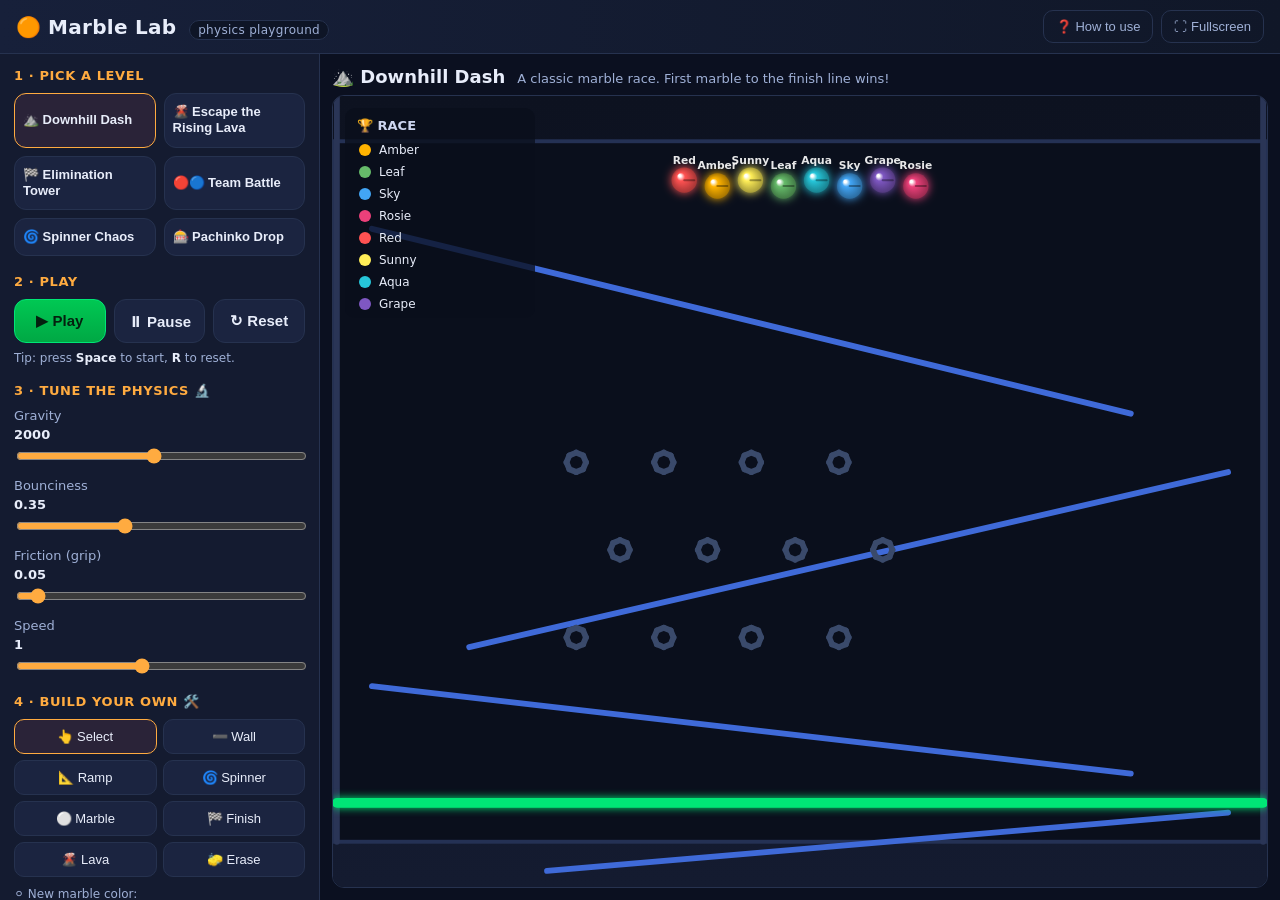
==== commit b29cdc23: "Let users pick the color of new marbles in the build editor Adds a color picker under the Marble too" ====
--- a/marble-lab.html
+++ b/marble-lab.html
@@ -97,6 +97,19 @@
 .toggles { display: grid; grid-template-columns: 1fr 1fr; gap: 6px; }
 .toggle.on { border-color: var(--good); background: #10321f; color: #b9f6ca; }
 
+/* Marble color picker */
+.color-row { margin-top: 10px; }
+.color-label { display: block; font-size: 12px; color: var(--muted); margin-bottom: 6px; }
+.swatches { display: flex; flex-wrap: wrap; gap: 6px; }
+.swatch {
+  width: 26px; height: 26px; padding: 0; border-radius: 50%;
+  border: 2px solid var(--line); cursor: pointer; transition: transform .06s;
+}
+.swatch:hover { transform: scale(1.12); }
+.swatch.sel { border-color: #fff; box-shadow: 0 0 0 2px var(--accent); }
+.swatch.auto { background: var(--panel2); font-size: 14px; line-height: 1; }
+.swatch.custom { width: 30px; height: 30px; background: none; }
+
 .ghost {
   background: transparent; border: 1px solid var(--line); color: var(--muted);
   border-radius: 10px; padding: 8px 12px; cursor: pointer; font-size: 13px;
@@ -210,6 +223,10 @@
           <button id="tool-finish" class="tool" title="Drag to draw the finish line">🏁 Finish</button>
           <button id="tool-lava" class="tool" title="Turn rising lava on/off">🌋 Lava</button>
           <button id="tool-erase" class="tool" title="Click to erase">🧽 Erase</button>
+        </div>
+        <div id="marbleColorRow" class="color-row">
+          <span class="color-label">⚪ New marble color:</span>
+          <div id="marbleColors" class="swatches"></div>
         </div>
         <button id="clearAll" class="ghost wide">🗑️ Clear everything</button>
         <p class="hint">Drag on the play area to draw. Your build survives Reset ↻.</p>
@@ -1420,6 +1437,7 @@
       this.dragStart = null;
       this.preview = null;
       this.spawnIndex = 0;
+      this.marbleColor = null; // null = rainbow (auto-pick a new color each time)
       this._bind();
     }
 
@@ -1469,7 +1487,8 @@
     }
 
     _addMarble(p) {
-      const col = COLORS[this.spawnIndex % COLORS.length];
+      // Use the chosen color, or auto-cycle the palette when set to "rainbow".
+      const col = this.marbleColor || COLORS[this.spawnIndex % COLORS.length];
       this.world.add(new Marble({
         x: p.x, y: p.y, r: 13, color: col,
         name: MZ.content.NAMES[this.spawnIndex % MZ.content.NAMES.length],
@@ -1750,6 +1769,39 @@
     tools.forEach((x) => { const el = $('tool-' + x); if (el) el.classList.toggle('active', x === t); });
     canvas.style.cursor = t === 'none' ? 'default' : 'crosshair';
   }
+
+  // marble color picker: 🎲 rainbow (auto) + one swatch per palette color + a
+  // custom "any color" input. Picking one also switches to the Marble tool.
+  const swatches = $('marbleColors');
+  function selectMarbleColor(color, el) {
+    editor.marbleColor = color; // null = rainbow
+    [...swatches.querySelectorAll('.swatch')].forEach((c) => c.classList.remove('sel'));
+    if (el) el.classList.add('sel');
+    editor.setTool('marble');
+    highlightTool('marble');
+  }
+  const rainbow = document.createElement('button');
+  rainbow.className = 'swatch auto sel';
+  rainbow.textContent = '🎲';
+  rainbow.title = 'Rainbow — a different color for each marble';
+  rainbow.onclick = () => selectMarbleColor(null, rainbow);
+  swatches.appendChild(rainbow);
+  MZ.content.COLORS.forEach((c) => {
+    const b = document.createElement('button');
+    b.className = 'swatch';
+    b.style.background = c;
+    b.title = c;
+    b.onclick = () => selectMarbleColor(c, b);
+    swatches.appendChild(b);
+  });
+  const custom = document.createElement('input');
+  custom.type = 'color';
+  custom.className = 'swatch custom';
+  custom.value = '#ff5252';
+  custom.title = 'Pick any color you like';
+  custom.oninput = () => selectMarbleColor(custom.value, custom);
+  swatches.appendChild(custom);
+
   $('clearAll').onclick = () => {
     world.clearWalls(); world.clearMarbles();
     game.lavaCfg = null; world.deadlyBelow = null;
